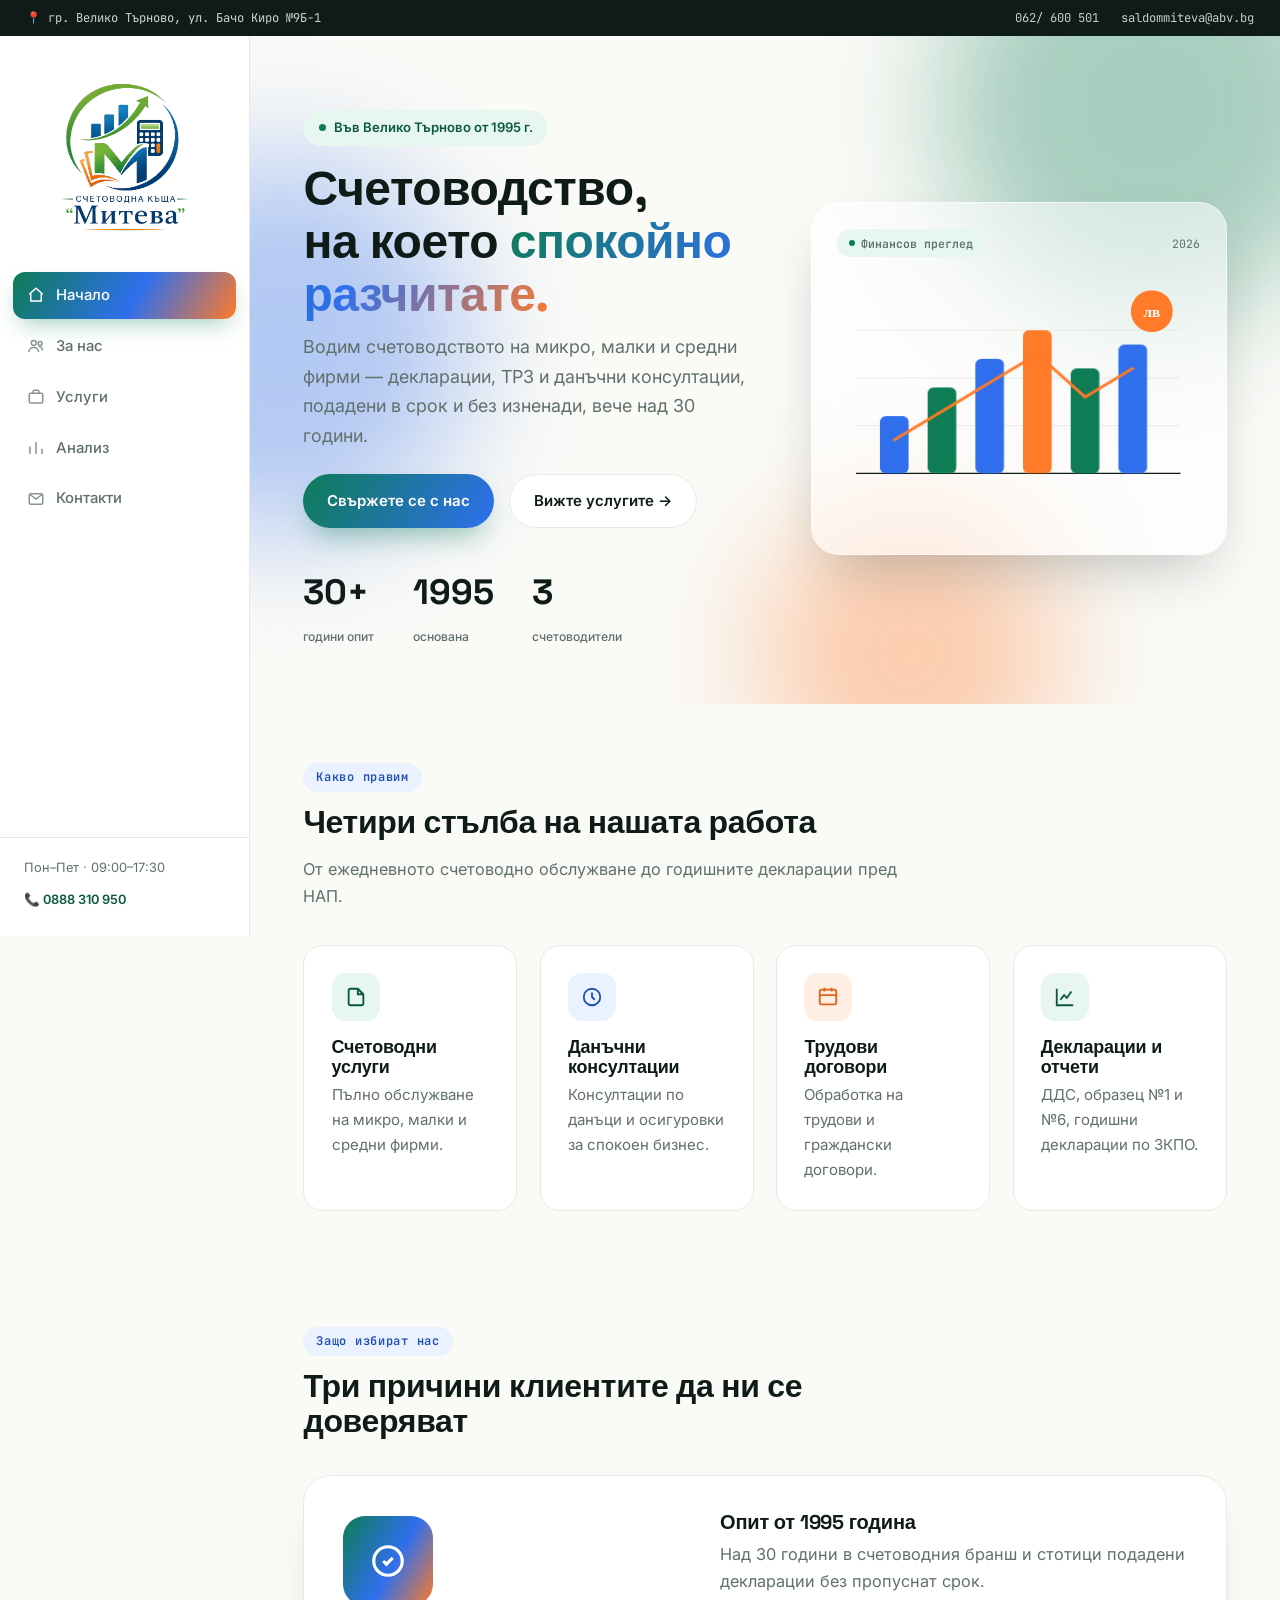
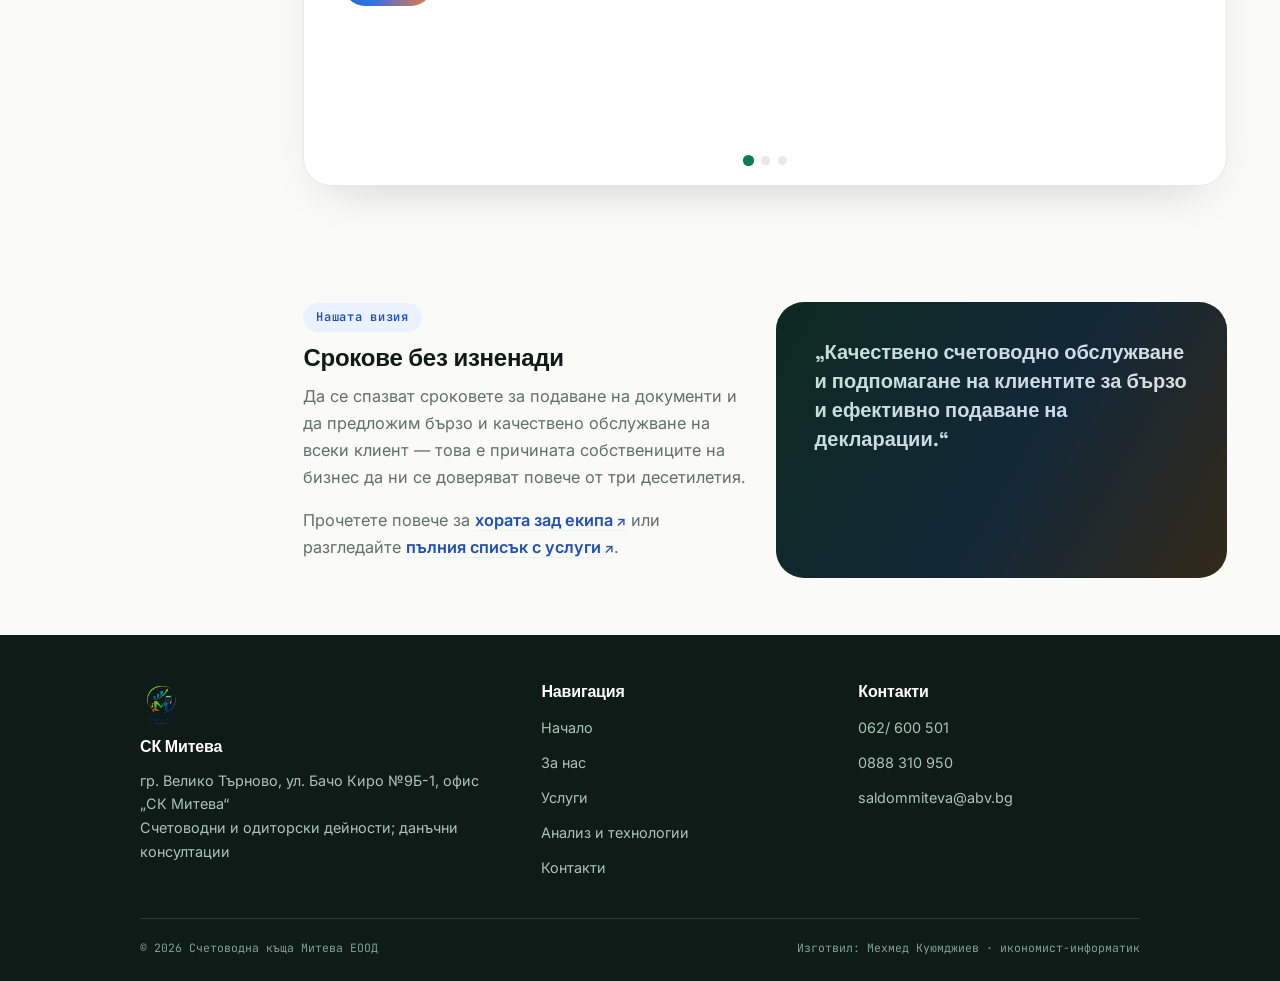
==== index.html @ 2761fa1d "Update logo paths in index.html" ====
<!DOCTYPE html>
<html lang="bg">
<head>
<meta charset="UTF-8">
<meta name="viewport" content="width=device-width, initial-scale=1.0">
<title>Счетоводна къща Митева — Счетоводни услуги във Велико Търново</title>
<meta name="description" content="ССП „Счетоводна къща Митева“ ЕООД — счетоводно обслужване, ТРЗ, ДДС декларации и данъчни консултации за фирми във Велико Търново. Опит от 1995 година.">
<meta name="keywords" content="счетоводна къща Велико Търново, счетоводни услуги, ТРЗ, ДДС декларации, данъчни консултации, счетоводител Велико Търново, СК Митева">
<meta name="robots" content="index, follow">
<meta name="author" content="ССП „Счетоводна къща Митева“ ЕООД">
<link rel="canonical" href="https://saldommiteva.github.io/site.github.io/">
<meta property="og:type" content="website">
<meta property="og:site_name" content="Счетоводна къща Митева">
<meta property="og:title" content="Счетоводна къща Митева — счетоводни услуги във Велико Търново">
<meta property="og:description" content="Счетоводно обслужване, ТРЗ и данъчни консултации за фирми във Велико Търново. Опит от 1995 година.">
<meta property="og:image" content="https://www.skmiteva.bg/logo.svg">
<meta property="og:url" content="https://www.skmiteva.bg/index.html">
<meta property="og:locale" content="bg_BG">
<meta name="twitter:card" content="summary_large_image">
<meta name="twitter:title" content="Счетоводна къща Митева — Велико Търново">
<meta name="twitter:description" content="Счетоводно обслужване, ТРЗ и данъчни консултации от 1995 година насам.">
<link rel="icon" type="image/svg+xml" href="logo.svg">
<link rel="preconnect" href="https://fonts.googleapis.com">
<link rel="preconnect" href="https://fonts.gstatic.com" crossorigin>
<link href="https://fonts.googleapis.com/css2?family=Space+Grotesk:wght@500;600;700&family=Inter:wght@400;500;600;700&family=JetBrains+Mono:wght@400;500;600&display=swap" rel="stylesheet">
<link rel="stylesheet" href="style.css">
<script type="application/ld+json">
{
  "@context": "https://schema.org",
  "@type": "AccountingService",
  "name": "ССП „Счетоводна къща Митева“ ЕООД",
  "image": "https://www.skmiteva.bg/logo.svg",
  "url": "https://www.skmiteva.bg/",
  "telephone": "+359888310950",
  "email": "saldommiteva@abv.bg",
  "priceRange": "$$",
  "address": {
    "@type": "PostalAddress",
    "streetAddress": "ул. Бачо Киро №9Б-1",
    "addressLocality": "Велико Търново",
    "addressCountry": "BG"
  },
  "areaServed": "Велико Търново",
  "foundingDate": "1995",
  "openingHoursSpecification": {
    "@type": "OpeningHoursSpecification",
    "dayOfWeek": ["Monday","Tuesday","Wednesday","Thursday","Friday"],
    "opens": "09:00",
    "closes": "17:30"
  }
}
</script>
</head>
<body>

<div class="top-banner">
  <div class="tb-left"><span>📍 гр. Велико Търново, ул. Бачо Киро №9Б-1</span></div>
  <div class="tb-right">
    <a href="tel:062600501">062/ 600 501</a>
    <a href="mailto:saldommiteva@abv.bg">saldommiteva@abv.bg</a>
  </div>
</div>

<div class="page-wrap">

  <aside class="sidebar">
    <div class="logo-real"><img src="logo.svg" alt="Лого на ССП Счетоводна къща Митева ЕООД" width="170" height="170"></div>
    <ul class="nav-menu">
      <li><a href="index.html"><svg width="18" height="18" viewBox="0 0 24 24" fill="none" stroke="currentColor" stroke-width="2"><path d="M3 11l9-8 9 8"/><path d="M5 10v10h14V10"/></svg><span class="label">Начало</span></a></li>
      <li><a href="about.html"><svg width="18" height="18" viewBox="0 0 24 24" fill="none" stroke="currentColor" stroke-width="2"><circle cx="9" cy="8" r="3.2"/><path d="M2.5 20c0-3.6 3-6 6.5-6s6.5 2.4 6.5 6"/><circle cx="17.5" cy="8.5" r="2.6"/><path d="M15.5 12.5c2.9.2 5 2.3 5 5.5"/></svg><span class="label">За нас</span></a></li>
      <li><a href="services.html"><svg width="18" height="18" viewBox="0 0 24 24" fill="none" stroke="currentColor" stroke-width="2"><rect x="3" y="7" width="18" height="13" rx="2"/><path d="M8 7V5a2 2 0 0 1 2-2h4a2 2 0 0 1 2 2v2"/></svg><span class="label">Услуги</span></a></li>
      <li><a href="analysis.html"><svg width="18" height="18" viewBox="0 0 24 24" fill="none" stroke="currentColor" stroke-width="2"><path d="M4 20V10M12 20V4M20 20v-7"/></svg><span class="label">Анализ</span></a></li>
      <li><a href="contacts.html"><svg width="18" height="18" viewBox="0 0 24 24" fill="none" stroke="currentColor" stroke-width="2"><rect x="3" y="5" width="18" height="14" rx="2"/><path d="m4 6 8 6 8-6"/></svg><span class="label">Контакти</span></a></li>
    </ul>
    <div class="sidebar-foot">Пон–Пет · 09:00–17:30<a class="call-btn" href="tel:0888310950">📞 0888 310 950</a></div>
  </aside>

  <main class="main">

    <section class="hero">
      <div class="blob-field"><div class="blob b1"></div><div class="blob b2"></div><div class="blob b3"></div></div>
      <div class="container hero-grid">
        <div>
          <span class="badge reveal in-view"><span class="dot"></span>Във Велико Търново от 1995 г.</span>
          <h1 class="reveal in-view" style="transition-delay:.05s">Счетоводство,<br>на което <span class="grad-text">спокойно разчитате.</span></h1>
          <p class="lede reveal in-view" style="transition-delay:.12s">
            Водим счетоводството на микро, малки и средни фирми — декларации,
            ТРЗ и данъчни консултации, подадени в срок и без изненади, вече
            над 30 години.
          </p>
          <div class="btn-row reveal in-view" style="transition-delay:.2s">
            <a href="contacts.html" class="btn btn-primary">Свържете се с нас</a>
            <a href="services.html" class="btn btn-outline">Вижте услугите →</a>
          </div>

          <div class="stat-strip reveal in-view" style="transition-delay:.28s">
            <div class="stat"><span class="n" data-count="30" data-suffix="+">0</span><span class="l">години опит</span></div>
            <div class="stat"><span class="n" data-count="1995">0</span><span class="l">основана</span></div>
            <div class="stat"><span class="n" data-count="3">0</span><span class="l">счетоводители</span></div>
          </div>
        </div>

        <div class="reveal in-view" style="transition-delay:.15s;">
          <div class="dash-card">
            <div class="dash-head">
              <span class="dash-pill"><span class="dot"></span>Финансов преглед</span>
              <span>2026</span>
            </div>
            <svg viewBox="0 0 380 260" width="100%" xmlns="http://www.w3.org/2000/svg">
              <g stroke="#E7E9E4" stroke-width="1">
                <line x1="20" y1="60" x2="360" y2="60"/>
                <line x1="20" y1="110" x2="360" y2="110"/>
                <line x1="20" y1="160" x2="360" y2="160"/>
              </g>
              <line x1="20" y1="210" x2="360" y2="210" stroke="#0E1B17" stroke-width="1.4"/>
              <rect class="chart-bar" x="45"  y="150" width="30" height="60"  rx="6" fill="#2F6FED" style="animation-delay:.15s"/>
              <rect class="chart-bar" x="95"  y="120" width="30" height="90"  rx="6" fill="#0E7C55" style="animation-delay:.3s"/>
              <rect class="chart-bar" x="145" y="90"  width="30" height="120" rx="6" fill="#2F6FED" style="animation-delay:.45s"/>
              <rect class="chart-bar" x="195" y="60"  width="30" height="150" rx="6" fill="#FF7A29" style="animation-delay:.6s"/>
              <rect class="chart-bar" x="245" y="100" width="30" height="110" rx="6" fill="#0E7C55" style="animation-delay:.75s"/>
              <rect class="chart-bar" x="295" y="75"  width="30" height="135" rx="6" fill="#2F6FED" style="animation-delay:.9s"/>
              <path class="chart-line" d="M60 175 L110 145 L160 115 L210 85 L260 130 L310 100" fill="none" stroke="#FF7A29" stroke-width="3" stroke-linecap="round"/>
              <g class="float-badge" transform="translate(330,40)">
                <circle r="22" fill="#FF7A29"/>
                <text x="0" y="6" text-anchor="middle" font-family="Space Grotesk" font-weight="700" font-size="16" fill="#fff">лв</text>
              </g>
            </svg>
          </div>
        </div>
      </div>
    </section>

    <section>
      <div class="container">
        <div class="section-head reveal">
          <span class="eyebrow-tag">Какво правим</span>
          <h2>Четири стълба на нашата работа</h2>
          <p>От ежедневното счетоводно обслужване до годишните декларации пред НАП.</p>
        </div>
        <div class="grid grid-4">
          <div class="card reveal">
            <div class="icon-wrap"><svg width="22" height="22" viewBox="0 0 24 24" fill="none" stroke="currentColor" stroke-width="2"><path d="M4 19V5a2 2 0 0 1 2-2h8l6 6v10a2 2 0 0 1-2 2H6a2 2 0 0 1-2-2Z"/><path d="M14 3v6h6"/></svg></div>
            <h3>Счетоводни услуги</h3>
            <p>Пълно обслужване на микро, малки и средни фирми.</p>
          </div>
          <div class="card accent-blue reveal" style="transition-delay:.05s">
            <div class="icon-wrap"><svg width="22" height="22" viewBox="0 0 24 24" fill="none" stroke="currentColor" stroke-width="2"><circle cx="12" cy="12" r="9"/><path d="M12 7v5l3 3"/></svg></div>
            <h3>Данъчни консултации</h3>
            <p>Консултации по данъци и осигуровки за спокоен бизнес.</p>
          </div>
          <div class="card accent-orange reveal" style="transition-delay:.1s">
            <div class="icon-wrap"><svg width="22" height="22" viewBox="0 0 24 24" fill="none" stroke="currentColor" stroke-width="2"><rect x="3" y="4" width="18" height="16" rx="2"/><path d="M8 2v4M16 2v4M3 10h18"/></svg></div>
            <h3>Трудови договори</h3>
            <p>Обработка на трудови и граждански договори.</p>
          </div>
          <div class="card reveal" style="transition-delay:.15s">
            <div class="icon-wrap"><svg width="22" height="22" viewBox="0 0 24 24" fill="none" stroke="currentColor" stroke-width="2"><path d="M3 3v18h18"/><path d="M7 15l4-5 3 3 5-7"/></svg></div>
            <h3>Декларации и отчети</h3>
            <p>ДДС, образец №1 и №6, годишни декларации по ЗКПО.</p>
          </div>
        </div>
      </div>
    </section>

    <!-- СЛАЙДШОУ: защо клиентите ни се доверяват -->
    <section>
      <div class="container">
        <div class="section-head reveal">
          <span class="eyebrow-tag">Защо избират нас</span>
          <h2>Три причини клиентите да ни се доверяват</h2>
        </div>
        <div class="carousel reveal">
          <div class="carousel-track">
            <div class="slide active">
              <div class="s-icon"><svg width="38" height="38" viewBox="0 0 24 24" fill="none" stroke="#fff" stroke-width="2"><circle cx="12" cy="12" r="9"/><path d="m9 12 2 2 4-4"/></svg></div>
              <div>
                <h3>Опит от 1995 година</h3>
                <p>Над 30 години в счетоводния бранш и стотици подадени декларации без пропуснат срок.</p>
              </div>
            </div>
            <div class="slide">
              <div class="s-icon"><svg width="38" height="38" viewBox="0 0 24 24" fill="none" stroke="#fff" stroke-width="2"><rect x="3" y="5" width="18" height="14" rx="2"/><path d="m4 6 8 6 8-6"/></svg></div>
              <div>
                <h3>Пряка връзка с институциите</h3>
                <p>Работим с квалифициран електронен подпис (КЕП) и поддържаме постоянна връзка с НАП, НОИ и банките.</p>
              </div>
            </div>
            <div class="slide">
              <div class="s-icon"><svg width="38" height="38" viewBox="0 0 24 24" fill="none" stroke="#fff" stroke-width="2"><path d="M12 3v18M3 12h18"/></svg></div>
              <div>
                <h3>Личен подход</h3>
                <p>Малък и стабилен екип от трима специалисти, който познава бизнеса на всеки свой клиент.</p>
              </div>
            </div>
          </div>
          <div class="carousel-dots">
            <button class="active" aria-label="Слайд 1"></button>
            <button aria-label="Слайд 2"></button>
            <button aria-label="Слайд 3"></button>
          </div>
        </div>
      </div>
    </section>

    <section>
      <div class="container">
        <div class="grid grid-2">
          <div class="reveal">
            <span class="eyebrow-tag">Нашата визия</span>
            <h2>Срокове без изненади</h2>
            <p>Да се спазват сроковете за подаване на документи и да
               предложим бързо и качествено обслужване на всеки клиент —
               това е причината собствениците на бизнес да ни се доверяват
               повече от три десетилетия.</p>
            <p>Прочетете повече за <a href="about.html" class="ext-link" style="border-color:var(--green-soft);">хората зад екипа</a>
               или разгледайте <a href="services.html" class="ext-link" style="border-color:var(--green-soft);">пълния списък с услуги</a>.</p>
          </div>
          <div class="quote-box reveal" style="transition-delay:.1s">
            <span>„Качествено счетоводно обслужване и подпомагане на клиентите
            за бързо и ефективно подаване на декларации.“</span>
          </div>
        </div>
      </div>
    </section>

  </main>
</div>

<footer class="bottom-banner">
  <div class="footer-grid">
    <div>
      <img src="logo.svg" alt="Лого СК Митева" class="footer-logo">
      <h4>СК Митева</h4>
      <p>гр. Велико Търново, ул. Бачо Киро №9Б-1, офис „СК Митева“<br>
         Счетоводни и одиторски дейности; данъчни консултации</p>
    </div>
    <div>
      <h4>Навигация</h4>
      <ul>
        <li><a href="index.html">Начало</a></li>
        <li><a href="about.html">За нас</a></li>
        <li><a href="services.html">Услуги</a></li>
        <li><a href="analysis.html">Анализ и технологии</a></li>
        <li><a href="contacts.html">Контакти</a></li>
      </ul>
    </div>
    <div>
      <h4>Контакти</h4>
      <ul>
        <li><a href="tel:062600501">062/ 600 501</a></li>
        <li><a href="tel:0888310950">0888 310 950</a></li>
        <li><a href="mailto:saldommiteva@abv.bg">saldommiteva@abv.bg</a></li>
      </ul>
    </div>
  </div>
  <div class="footer-bottom">
    <span>© 2026 Счетоводна къща Митева ЕООД</span>
    <span>Изготвил: Мехмед Куюмджиев · икономист-информатик</span>
  </div>
</footer>

<script src="script.js"></script>
</body>
</html>
---- style.css ----
/* =========================================================
   СЧЕТОВОДНА КЪЩА МИТЕВА — стилове v2
   Съвременен вид: светъл фон, стъклени повърхности,
   градиентни акценти зелено→синьо→оранжево, меки сенки.
   ========================================================= */

:root{
  --green:        #0E7C55;
  --green-dark:   #0A5940;
  --green-soft:   #E7F6EF;
  --blue:         #2F6FED;
  --blue-dark:    #1E4FB8;
  --blue-soft:    #EAF1FF;
  --orange:       #FF7A29;
  --orange-dark:  #E0611A;
  --orange-soft:  #FFEEE1;
  --red-soft:     #FBEAEA;
  --red:          #C94848;

  --bg:           #FAFAF7;
  --surface:      #FFFFFF;
  --ink:          #0E1B17;
  --ink-soft:     #60706B;
  --line:         #E7E9E4;
  --glass:        rgba(255,255,255,.55);

  --grad-main: linear-gradient(120deg, var(--green) 0%, var(--blue) 55%, var(--orange) 100%);

  --font-display: "Space Grotesk", "Segoe UI", sans-serif;
  --font-body: "Inter", "Segoe UI", sans-serif;
  --font-mono: "JetBrains Mono", monospace;

  --radius-sm: 12px;
  --radius: 20px;
  --radius-lg: 28px;
  --sidebar-w: 250px;
  --shadow-soft: 0 20px 50px -25px rgba(14,27,23,.22);
  --shadow-lift: 0 26px 60px -20px rgba(14,27,23,.28);
}

*{box-sizing:border-box;}
html{scroll-behavior:smooth;}
body{
  margin:0;
  font-family:var(--font-body);
  background:var(--bg);
  color:var(--ink);
  line-height:1.65;
  -webkit-font-smoothing:antialiased;
  font-size:16px;
}
img{max-width:100%;display:block;}
a{color:inherit;text-decoration:none;}
h1,h2,h3,h4{
  font-family:var(--font-display);
  color:var(--ink);
  line-height:1.1;
  letter-spacing:-.01em;
  margin:0 0 .5em;
  font-weight:700;
}
p{margin:0 0 1em;color:var(--ink-soft); font-size:1.02rem;}
.badge{
  display:inline-flex;
  align-items:center;
  gap:.5rem;
  font-weight:600;
  font-size:.82rem;
  color:var(--green-dark);
  background:var(--green-soft);
  padding:.45rem .95rem;
  border-radius:999px;
  margin-bottom:1.1rem;
}
.badge .dot{width:7px;height:7px;border-radius:50%;background:var(--green); box-shadow:0 0 0 4px var(--green-soft);}
.grad-text{
  background:var(--grad-main);
  -webkit-background-clip:text;
  background-clip:text;
  color:transparent;
}
:focus-visible{outline:3px solid var(--orange); outline-offset:2px;}

/* ---------- горен банер ---------- */
.top-banner{
  background:var(--ink);
  color:#C9D6D0;
  font-family:var(--font-mono);
  font-size:.76rem;
  display:flex;
  justify-content:space-between;
  align-items:center;
  padding:.5rem 1.6rem;
  gap:1rem;
  flex-wrap:wrap;
}
.top-banner a{color:#E4EDE9; opacity:.85; transition:opacity .2s, color .2s;}
.top-banner a:hover{color:var(--orange); opacity:1;}
.top-banner .tb-left, .top-banner .tb-right{display:flex; gap:1.4rem; flex-wrap:wrap; align-items:center;}
.top-banner svg{vertical-align:-3px; margin-right:.35rem; opacity:.8;}

/* ---------- обвивка ---------- */
.page-wrap{display:flex; min-height:calc(100vh - 36px); align-items:stretch;}

/* ---------- вертикално меню ---------- */
.sidebar{
  width:var(--sidebar-w);
  flex-shrink:0;
  background:var(--surface);
  border-right:1px solid var(--line);
  display:flex;
  flex-direction:column;
  position:sticky;
  top:0;
  height:100vh;
  padding-top:.4rem;
}
.logo-slot{
  margin:1.5rem 1.3rem 1.2rem;
  padding:1.2rem .9rem;
  border-radius:var(--radius-sm);
  text-align:center;
  background:linear-gradient(var(--surface), var(--surface)) padding-box,
             var(--grad-main) border-box;
  border:2px dashed transparent;
  position:relative;
  color:var(--ink-soft);
  font-size:.7rem;
  letter-spacing:.03em;
}
.logo-slot strong{
  display:block;
  font-family:var(--font-display);
  font-size:1rem;
  color:var(--ink);
  margin-bottom:.3rem;
}
.brand-name{padding:0 1.5rem; margin-bottom:1.2rem;}
.brand-name .b1{
  display:block;
  font-family:var(--font-display);
  font-weight:700;
  font-size:1.12rem;
  color:var(--ink);
}
.brand-name .b2{
  display:block;
  font-family:var(--font-mono);
  font-size:.7rem;
  color:var(--green);
  margin-top:.25rem;
}
.nav-menu{list-style:none; margin:0; padding:0 .8rem; flex-grow:1;}
.nav-menu li{margin-bottom:.25rem;}
.nav-menu a{
  display:flex;
  align-items:center;
  gap:.7rem;
  padding:.7rem .9rem;
  border-radius:12px;
  font-size:.93rem;
  font-weight:500;
  color:var(--ink-soft);
  transition:background .2s, color .2s, transform .2s;
}
.nav-menu a svg{flex-shrink:0; opacity:.75;}
.nav-menu a:hover{background:var(--green-soft); color:var(--green-dark); transform:translateX(2px);}
.nav-menu a:hover svg{opacity:1;}
.nav-menu a.active{
  background:var(--grad-main);
  color:#fff;
  box-shadow:0 10px 24px -8px rgba(14,124,85,.45);
}
.nav-menu a.active svg{opacity:1;}
.sidebar-foot{
  padding:1.2rem 1.5rem 1.6rem;
  border-top:1px solid var(--line);
  font-size:.8rem;
  color:var(--ink-soft);
}
.sidebar-foot .call-btn{
  display:flex; align-items:center; gap:.5rem;
  margin-top:.7rem;
  font-weight:600;
  color:var(--green-dark);
}

/* ---------- основно съдържание ---------- */
.main{flex-grow:1; min-width:0; position:relative; overflow:hidden;}
.container{max-width:1000px; margin:0 auto; padding:0 2.4rem;}

/* ---------- фонови блобове (сигнатура) ---------- */
.blob-field{position:absolute; inset:0; z-index:0; overflow:hidden; pointer-events:none;}
.blob{
  position:absolute;
  border-radius:50%;
  filter:blur(60px);
  opacity:.35;
  animation:drift 16s ease-in-out infinite;
}
.blob.b1{width:420px; height:420px; background:var(--green); top:-140px; right:-80px;}
.blob.b2{width:380px; height:380px; background:var(--blue); top:120px; left:-160px; animation-delay:-4s;}
.blob.b3{width:300px; height:300px; background:var(--orange); bottom:-100px; right:220px; animation-delay:-9s;}
@keyframes drift{
  0%,100%{transform:translate(0,0) scale(1);}
  50%{transform:translate(30px,-25px) scale(1.08);}
}

/* ---------- HERO ---------- */
.hero{position:relative; padding:4.6rem 0 3.5rem; z-index:1;}
.hero-grid{display:grid; grid-template-columns:1.05fr .95fr; gap:3rem; align-items:center;}
.hero h1{font-size:3rem; margin-bottom:.65rem;}
.hero .lede{font-size:1.12rem; max-width:48ch;}
.reveal{opacity:0; transform:translateY(22px); transition:opacity .7s cubic-bezier(.2,.7,.3,1), transform .7s cubic-bezier(.2,.7,.3,1);}
.reveal.in-view{opacity:1; transform:translateY(0);}
.btn-row{display:flex; gap:.9rem; margin-top:1.5rem; flex-wrap:wrap;}
.btn{
  display:inline-flex; align-items:center; gap:.55rem;
  padding:.85rem 1.5rem;
  border-radius:999px;
  font-weight:600; font-size:.94rem;
  transition:transform .18s, box-shadow .18s, background .2s;
}
.btn-primary{
  background:var(--grad-main); background-size:180% 180%;
  color:#fff;
  box-shadow:0 14px 30px -10px rgba(14,124,85,.5);
}
.btn-primary:hover{transform:translateY(-3px); background-position:60% 40%;}
.btn-outline{border:1.5px solid var(--line); color:var(--ink); background:var(--surface);}
.btn-outline:hover{border-color:var(--green); color:var(--green-dark); transform:translateY(-3px);}

.stat-strip{display:flex; gap:2.4rem; margin-top:2.2rem; flex-wrap:wrap;}
.stat .n{font-family:var(--font-display); font-size:2.2rem; font-weight:700; display:block; color:var(--ink);}
.stat .l{font-size:.76rem; color:var(--ink-soft); font-weight:500;}

/* стъклена карта (hero илюстрация) */
.dash-card{
  background:var(--glass);
  backdrop-filter:blur(18px);
  border:1px solid rgba(255,255,255,.6);
  border-radius:var(--radius-lg);
  box-shadow:var(--shadow-lift);
  padding:1.6rem;
  position:relative;
}
.dash-card .dash-head{display:flex; justify-content:space-between; align-items:center; margin-bottom:1rem;}
.dash-card .dash-head span{font-family:var(--font-mono); font-size:.72rem; color:var(--ink-soft);}
.dash-pill{
  display:inline-flex; align-items:center; gap:.4rem;
  background:var(--green-soft); color:var(--green-dark);
  font-size:.72rem; font-weight:600; padding:.3rem .7rem; border-radius:999px;
}
.dash-pill .dot{width:6px;height:6px;border-radius:50%;background:var(--green);}
.float-badge{animation:bob 4.5s ease-in-out infinite;}
@keyframes bob{0%,100%{transform:translateY(0);} 50%{transform:translateY(-10px);}}
.chart-bar{transform-origin:bottom; animation:grow 1.2s cubic-bezier(.2,.7,.3,1) forwards;}
.chart-line{stroke-dasharray:420; stroke-dashoffset:420; animation:draw 1.8s ease forwards .35s;}
@keyframes grow{from{transform:scaleY(0);} to{transform:scaleY(1);}}
@keyframes draw{to{stroke-dashoffset:0;}}

/* ---------- секции ---------- */
section{padding:3.6rem 0; position:relative; z-index:1;}
.section-head{max-width:62ch; margin-bottom:2.2rem;}
.section-head h2{font-size:2rem;}
.eyebrow-tag{
  display:inline-block;
  font-family:var(--font-mono);
  font-size:.75rem;
  font-weight:600;
  letter-spacing:.06em;
  color:var(--blue-dark);
  background:var(--blue-soft);
  padding:.3rem .8rem;
  border-radius:999px;
  margin-bottom:.8rem;
}

/* карти */
.grid{display:grid; gap:1.4rem;}
.grid-2{grid-template-columns:1fr 1fr;}
.grid-3{grid-template-columns:repeat(3,1fr);}
.grid-4{grid-template-columns:repeat(4,1fr);}

.card{
  background:var(--surface);
  border:1px solid var(--line);
  border-radius:var(--radius);
  padding:1.7rem;
  transition:box-shadow .25s, transform .25s, border-color .25s;
}
.card:hover{box-shadow:var(--shadow-soft); transform:translateY(-5px); border-color:transparent;}
.card .icon-wrap{
  width:48px;height:48px;
  border-radius:14px;
  background:var(--green-soft); color:var(--green-dark);
  display:flex;align-items:center;justify-content:center;
  margin-bottom:1rem;
}
.card h3{font-size:1.12rem; margin-bottom:.4rem;}
.card p{font-size:.94rem; margin-bottom:0;}
.card.accent-orange .icon-wrap{background:var(--orange-soft); color:var(--orange-dark);}
.card.accent-blue .icon-wrap{background:var(--blue-soft); color:var(--blue-dark);}

/* екип */
.team-card{
  background:var(--surface);
  border:1px solid var(--line);
  border-radius:var(--radius);
  overflow:hidden;
  display:flex; flex-direction:column;
  transition:box-shadow .25s, transform .25s;
}
.team-card:hover{box-shadow:var(--shadow-soft); transform:translateY(-5px);}
.team-photo{
  aspect-ratio:4/3;
  display:flex;align-items:center;justify-content:center;
  position:relative;
  overflow:hidden;
}
.team-photo.g1{background:linear-gradient(135deg,#DFF3E8,#E7F6EF);}
.team-photo.g2{background:linear-gradient(135deg,#E4EEFC,#EAF1FF);}
.team-photo.g3{background:linear-gradient(135deg,#FFE7D3,#FFEEE1);}
.team-body{padding:1.4rem 1.5rem 1.6rem;}
.team-body .role{
  font-family:var(--font-mono); font-size:.72rem; font-weight:600;
  text-transform:uppercase; letter-spacing:.06em;
  color:var(--orange-dark); margin-bottom:.25rem; display:block;
}
.team-body h3{font-size:1.2rem; margin-bottom:.15rem;}
.team-body .years{color:var(--blue-dark); font-family:var(--font-mono); font-size:.8rem; margin-bottom:.8rem; display:block;}
.team-body ul{margin:0; padding-left:1.1rem; color:var(--ink-soft); font-size:.9rem;}
.team-body li{margin-bottom:.35rem;}

/* org схема */
.org-chart{display:flex; flex-direction:column; align-items:center; margin:2rem 0;}
.org-box{
  background:var(--surface);
  border:1px solid var(--line);
  border-radius:var(--radius-sm);
  padding:.9rem 1.4rem;
  font-family:var(--font-display); font-weight:600; font-size:.92rem;
  text-align:center; box-shadow:var(--shadow-soft);
}
.org-box.top{background:var(--grad-main); color:#fff; border:none;}
.org-line{width:2px; height:32px; background:var(--line);}

/* хронология */
.timeline{border-left:2px solid var(--line); margin-left:.4rem; padding-left:1.7rem;}
.timeline-item{position:relative; padding-bottom:1.7rem;}
.timeline-item::before{
  content:"";
  position:absolute; left:-1.95rem; top:.3rem;
  width:12px;height:12px;border-radius:50%;
  background:var(--grad-main);
  box-shadow:0 0 0 4px var(--bg);
}
.timeline-item .yr{font-family:var(--font-mono); color:var(--blue-dark); font-weight:600; font-size:.83rem;}

/* таблици */
table.data{width:100%; border-collapse:collapse; background:var(--surface); border:1px solid var(--line); border-radius:var(--radius); overflow:hidden; box-shadow:var(--shadow-soft);}
table.data th, table.data td{padding:.95rem 1.1rem; border-bottom:1px solid var(--line); text-align:left; font-size:.93rem;}
table.data th{background:var(--ink); color:#fff; font-family:var(--font-mono); font-size:.74rem; text-transform:uppercase; letter-spacing:.05em; font-weight:600;}
table.data tr:last-child td{border-bottom:none;}
table.data tr:hover td{background:var(--green-soft);}

/* SWOT / PEST */
.matrix{display:grid; grid-template-columns:1fr 1fr; gap:1.3rem;}
.matrix .box{border-radius:var(--radius); padding:1.6rem; border:1px solid var(--line);}
.matrix .box h3{font-size:1.08rem; margin-bottom:.8rem;}
.matrix .box ul{margin:0; padding-left:1.2rem; color:var(--ink-soft);}
.matrix .box li{margin-bottom:.45rem;}
.box.s{background:var(--green-soft);}
.box.w{background:var(--orange-soft);}
.box.o{background:var(--blue-soft);}
.box.t{background:var(--red-soft);}

/* факти */
.fact-list{list-style:none; margin:0; padding:0;}
.fact-list li{display:flex; justify-content:space-between; gap:1rem; padding:.8rem 0; border-bottom:1px solid var(--line); font-size:.95rem;}
.fact-list li span:first-child{color:var(--ink-soft);}
.fact-list li span:last-child{font-weight:600; color:var(--ink); text-align:right;}

/* цитат */
.quote-box{
  background:var(--ink);
  color:#E6F0EA;
  border-radius:var(--radius-lg);
  padding:2.3rem 2.4rem;
  font-family:var(--font-display);
  font-size:1.25rem;
  font-weight:600;
  line-height:1.45;
  position:relative;
  overflow:hidden;
}
.quote-box::after{content:""; position:absolute; inset:0; background:var(--grad-main); opacity:.15;}
.quote-box span{position:relative;}

/* форма за контакт */
.contact-form{display:grid; gap:1.1rem; background:var(--surface); border:1px solid var(--line); border-radius:var(--radius); padding:2rem; box-shadow:var(--shadow-soft);}
.contact-form label{font-size:.83rem; font-weight:600; color:var(--ink); display:block; margin-bottom:.4rem;}
.contact-form input, .contact-form textarea{
  width:100%; padding:.8rem .9rem;
  border:1px solid var(--line); border-radius:12px;
  font-family:var(--font-body); font-size:.94rem; background:var(--bg);
  transition:border-color .2s, background .2s;
}
.contact-form input:focus, .contact-form textarea:focus{border-color:var(--green); outline:none; background:#fff;}
.map-frame{border:1px solid var(--line); border-radius:var(--radius); overflow:hidden; height:320px; box-shadow:var(--shadow-soft);}
.map-frame iframe{width:100%; height:100%; border:0;}

.price-note{font-size:.86rem; color:var(--ink-soft); background:var(--blue-soft); padding:1rem 1.2rem; border-radius:14px; margin-top:1.1rem;}

/* ---------- долен банер ---------- */
.bottom-banner{background:var(--ink); color:#CFE0D8; padding:3rem 2.4rem 1.5rem; position:relative; z-index:1;}
.footer-grid{max-width:1000px; margin:0 auto; display:grid; grid-template-columns:1.3fr 1fr 1fr; gap:2.2rem; padding-bottom:1.8rem; border-bottom:1px solid rgba(255,255,255,.12);}
.footer-grid h4{color:#fff; font-size:1rem; margin-bottom:.8rem; font-family:var(--font-display);}
.footer-grid p, .footer-grid a{color:#A9C4B7; font-size:.9rem;}
.footer-grid ul{list-style:none; margin:0; padding:0;}
.footer-grid li{margin-bottom:.55rem;}
.footer-grid a:hover{color:var(--orange);}
.footer-bottom{max-width:1000px; margin:0 auto; display:flex; justify-content:space-between; flex-wrap:wrap; gap:.5rem; padding-top:1.2rem; font-family:var(--font-mono); font-size:.72rem; color:#7FA091;}

/* ---------- реално лого ---------- */
.logo-real{
  margin:1.4rem 1.3rem 1.1rem;
  display:flex; align-items:center; justify-content:center;
  padding:.6rem;
}
.logo-real img{
  width:100%; max-width:170px; height:auto; object-fit:contain;
}
.footer-logo{width:44px; height:44px; object-fit:contain; margin-bottom:.7rem;}

/* ---------- снимки/илюстрации: ефекти ---------- */
.img-frame{
  border-radius:var(--radius);
  overflow:hidden;
  border:1px solid var(--line);
  box-shadow:var(--shadow-soft);
  position:relative;
}
.img-frame img, .img-frame svg{
  width:100%; height:100%; display:block; object-fit:cover;
  filter:grayscale(35%) saturate(1.05);
  transition:filter .5s ease, transform .6s ease;
}
.img-frame:hover img, .img-frame:hover svg{
  filter:grayscale(0%) saturate(1.15);
  transform:scale(1.04);
}
.img-frame .cap{
  position:absolute; left:0; right:0; bottom:0;
  background:linear-gradient(0deg, rgba(14,27,23,.78), transparent);
  color:#fff; padding:1.6rem 1.1rem .8rem;
  font-size:.82rem; font-weight:500;
}

/* ---------- параграф с картинка (редуващи се) ---------- */
.float-block{
  display:grid;
  grid-template-columns:.9fr 1.1fr;
  gap:2.4rem;
  align-items:center;
  margin-bottom:2.4rem;
}
.float-block.reverse{grid-template-columns:1.1fr .9fr;}
.float-block.reverse .float-media{order:2;}
.float-block.reverse .float-text{order:1;}
.float-media .img-frame{aspect-ratio:4/3;}

/* ---------- колонен текст ---------- */
.cols-text{
  column-count:2;
  column-gap:2.4rem;
  font-size:.98rem;
  color:var(--ink-soft);
}
.cols-text p{margin-bottom:1em;}
.drop-cap:first-letter{
  font-family:var(--font-display);
  font-size:3.4rem;
  font-weight:700;
  float:left;
  line-height:.85;
  padding:.05em .12em 0 0;
  color:var(--green-dark);
}

/* ---------- pull quote ---------- */
.pull-quote{
  border-left:4px solid var(--orange);
  padding:.3rem 0 .3rem 1.3rem;
  font-family:var(--font-display);
  font-size:1.15rem;
  font-weight:600;
  color:var(--ink);
  margin:1.6rem 0;
}

/* ---------- галерия ---------- */
.gallery{
  display:grid;
  grid-template-columns:repeat(4, 1fr);
  grid-auto-rows:130px;
  gap:.9rem;
}
.gallery .g-item{grid-column:span 1; grid-row:span 1;}
.gallery .g-item.wide{grid-column:span 2;}
.gallery .g-item.tall{grid-row:span 2;}
.gallery .img-frame{width:100%; height:100%;}

/* ---------- слайдшоу ---------- */
.carousel{
  position:relative;
  border-radius:var(--radius-lg);
  overflow:hidden;
  background:var(--surface);
  border:1px solid var(--line);
  box-shadow:var(--shadow-soft);
}
.carousel-track{position:relative; min-height:280px;}
.slide{
  position:absolute; inset:0;
  display:grid;
  grid-template-columns:.85fr 1.15fr;
  align-items:center;
  gap:2rem;
  padding:2.2rem 2.4rem;
  opacity:0;
  visibility:hidden;
  transition:opacity .6s ease;
}
.slide.active{opacity:1; visibility:visible; position:relative;}
.slide .s-icon{
  width:90px; height:90px; border-radius:22px;
  display:flex; align-items:center; justify-content:center;
  background:var(--grad-main);
  color:#fff;
}
.slide h3{font-size:1.25rem; margin-bottom:.5rem;}
.carousel-dots{
  display:flex; gap:.5rem; justify-content:center;
  padding:0 0 1.3rem;
}
.carousel-dots button{
  width:9px; height:9px; border-radius:50%;
  border:none; background:var(--line); cursor:pointer; padding:0;
  transition:background .2s, transform .2s;
}
.carousel-dots button.active{background:var(--green); transform:scale(1.25);}

/* ---------- източници ---------- */
.sources{
  font-size:.78rem;
  color:var(--ink-soft);
  background:var(--surface);
  border:1px dashed var(--line);
  border-radius:var(--radius-sm);
  padding:1rem 1.2rem;
  margin-top:.5rem;
}
.sources strong{color:var(--ink); display:block; margin-bottom:.35rem; font-size:.8rem;}
.sources ul{margin:0; padding-left:1.1rem;}
.sources li{margin-bottom:.25rem;}

/* ---------- external link ---------- */
.ext-link{
  color:var(--blue-dark);
  font-weight:600;
  border-bottom:1.5px solid var(--blue-soft);
  transition:border-color .2s, color .2s;
}
.ext-link:hover{border-color:var(--blue-dark);}
.ext-link::after{content:" ↗"; font-size:.8em;}

/* адаптивност */
@media (max-width: 900px){
  .hero-grid, .grid-2{grid-template-columns:1fr;}
  .grid-3, .grid-4{grid-template-columns:repeat(2,1fr);}
  .matrix{grid-template-columns:1fr;}
  .footer-grid{grid-template-columns:1fr;}
  .hero h1{font-size:2.3rem;}
  .float-block, .float-block.reverse{grid-template-columns:1fr;}
  .float-block.reverse .float-media, .float-block.reverse .float-text{order:initial;}
  .cols-text{column-count:1;}
  .gallery{grid-template-columns:repeat(2,1fr);}
  .slide{grid-template-columns:1fr; text-align:center;}
  .slide .s-icon{margin:0 auto;}
}
@media (max-width: 720px){
  .page-wrap{flex-direction:column;}
  .sidebar{width:100%; height:auto; position:relative; flex-direction:row; flex-wrap:wrap; align-items:center; padding:.7rem 1rem; gap:.4rem;}
  .logo-slot, .brand-name{display:none;}
  .nav-menu{display:flex; padding:0; gap:.3rem; overflow-x:auto;}
  .nav-menu li{margin:0;}
  .nav-menu a span.label{display:none;}
  .sidebar-foot{display:none;}
  .grid-3, .grid-4{grid-template-columns:1fr 1fr;}
  .container{padding:0 1.3rem;}
}
@media (prefers-reduced-motion: reduce){
  *{animation-duration:.001ms !important; animation-iteration-count:1 !important; transition-duration:.001ms !important;}
}
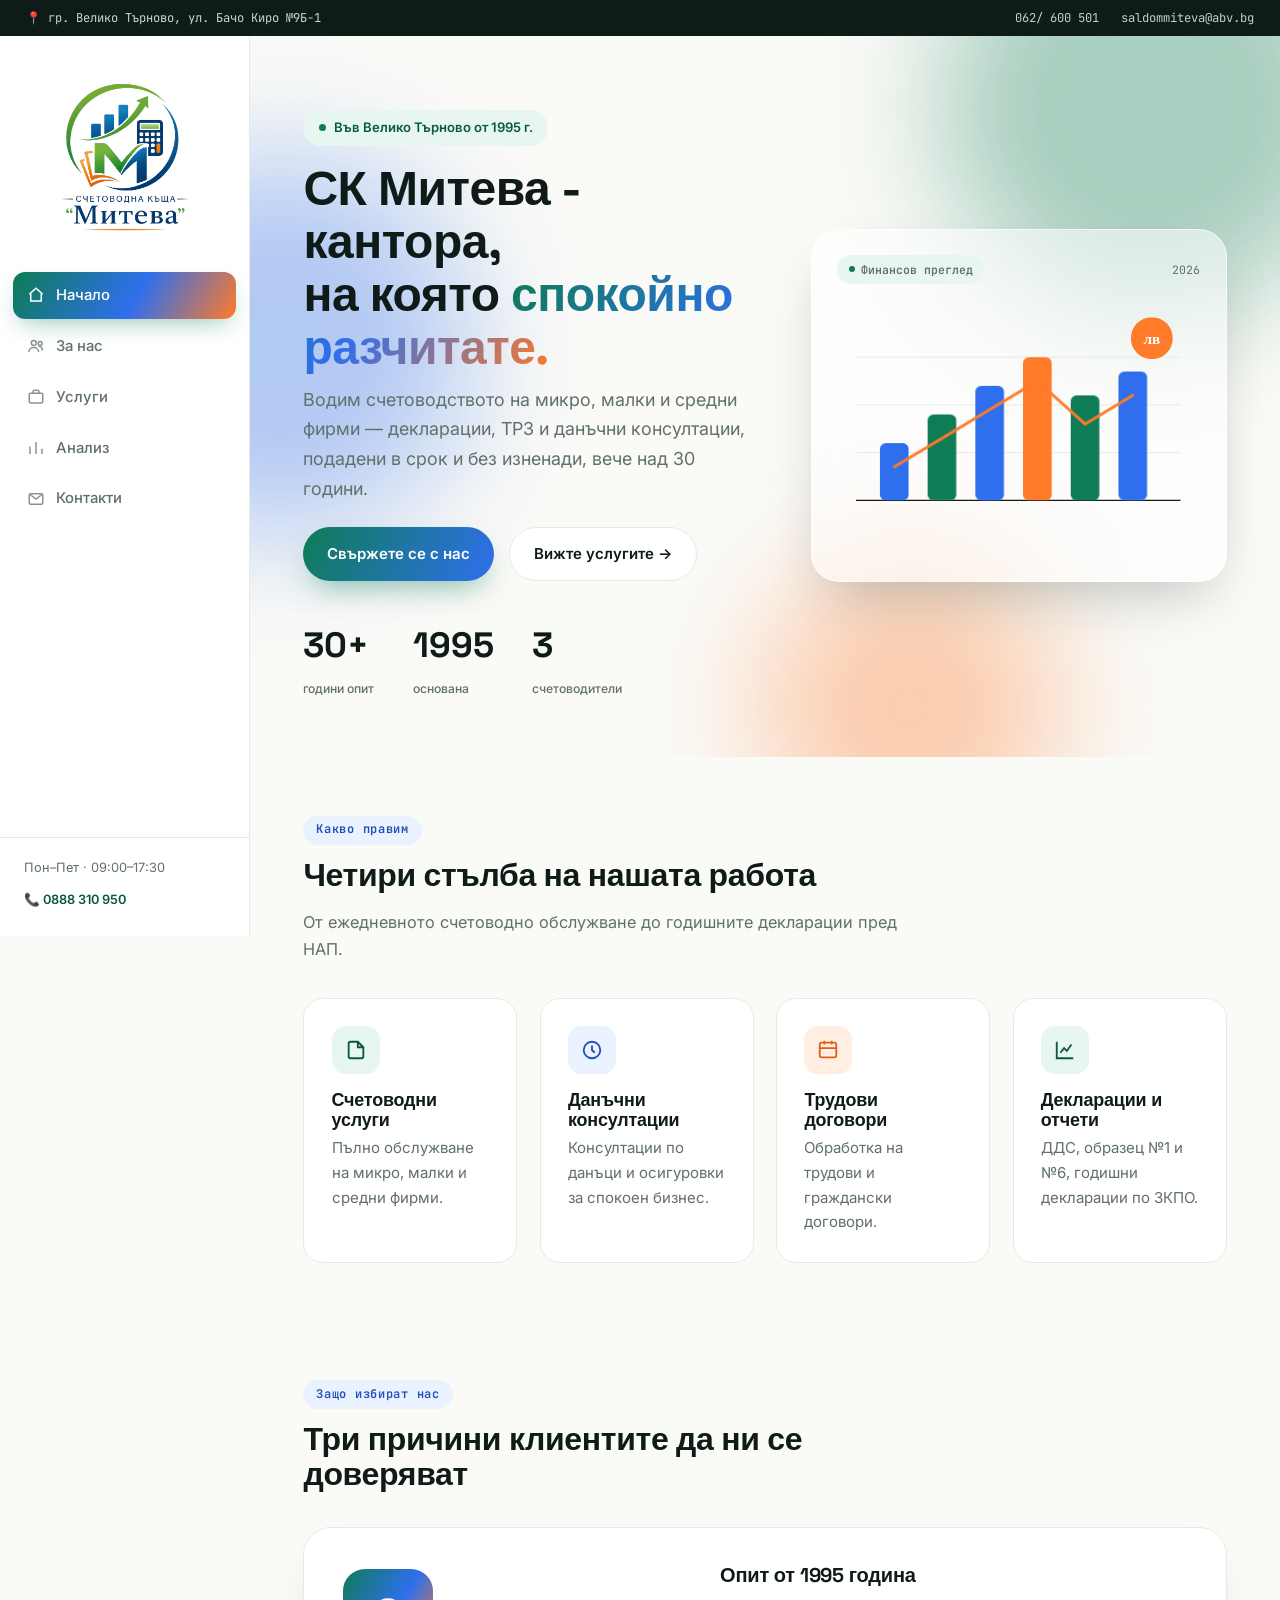
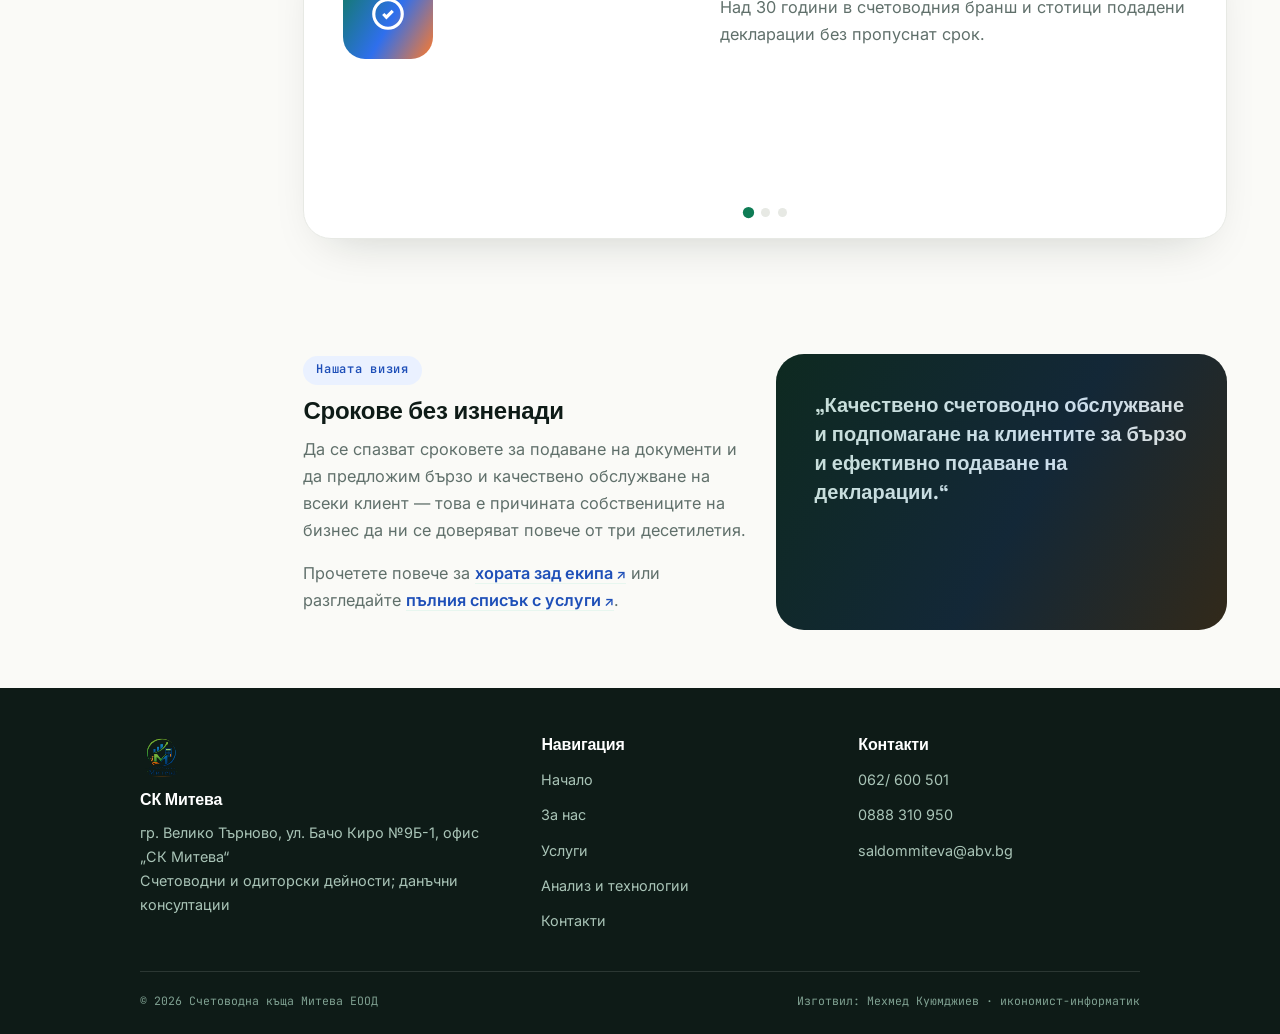
==== commit 5728213c: "Update header text for accounting firm" ====
--- a/index.html
+++ b/index.html
@@ -3,7 +3,18 @@
 <head>
 <meta charset="UTF-8">
 <meta name="viewport" content="width=device-width, initial-scale=1.0">
-<title>Счетоводна къща Митева — Счетоводни услуги във Велико Търново</title>
+    <meta name="description" content="СК Митева – счетоводни услуги, счетоводство, ТРЗ, данъчни консултации и фирмено обслужване.">
+    <meta property="og:site_name" content="СК Митева">
+    <script type="application/ld+json">
+{
+  "@context":"https://schema.org",
+  "@type":"WebSite",
+  "name":"СК Митева",
+  "alternateName":"Счетоводна къща Митева",
+  "url":"https://saldommiteva.github.io/site.github.io/"
+}
+</script>
+<title>СК Митева - Счетоводна къща Митева - Счетоводни услуги във Велико Търново</title>
 <meta name="description" content="ССП „Счетоводна къща Митева“ ЕООД — счетоводно обслужване, ТРЗ, ДДС декларации и данъчни консултации за фирми във Велико Търново. Опит от 1995 година.">
 <meta name="keywords" content="счетоводна къща Велико Търново, счетоводни услуги, ТРЗ, ДДС декларации, данъчни консултации, счетоводител Велико Търново, СК Митева">
 <meta name="robots" content="index, follow">
@@ -23,7 +34,8 @@
 <link rel="preconnect" href="https://fonts.googleapis.com">
 <link rel="preconnect" href="https://fonts.gstatic.com" crossorigin>
 <link href="https://fonts.googleapis.com/css2?family=Space+Grotesk:wght@500;600;700&family=Inter:wght@400;500;600;700&family=JetBrains+Mono:wght@400;500;600&display=swap" rel="stylesheet">
-<link rel="stylesheet" href="style.css">
+    <meta name="google-site-verification" content="7vGODNEP3AbfoVLkbZOb1GnLvWnqW9hmbNJOXIMmoz8" />
+  <link rel="stylesheet" href="style.css">
 <script type="application/ld+json">
 {
   "@context": "https://schema.org",
@@ -82,7 +94,7 @@
       <div class="container hero-grid">
         <div>
           <span class="badge reveal in-view"><span class="dot"></span>Във Велико Търново от 1995 г.</span>
-          <h1 class="reveal in-view" style="transition-delay:.05s">Счетоводство,<br>на което <span class="grad-text">спокойно разчитате.</span></h1>
+          <h1 class="reveal in-view" style="transition-delay:.05s"> СК Митева - кантора,<br>на която <span class="grad-text">спокойно разчитате.</span></h1>
           <p class="lede reveal in-view" style="transition-delay:.12s">
             Водим счетоводството на микро, малки и средни фирми — декларации,
             ТРЗ и данъчни консултации, подадени в срок и без изненади, вече
@@ -255,7 +267,7 @@
   </div>
   <div class="footer-bottom">
     <span>© 2026 Счетоводна къща Митева ЕООД</span>
-    <span>Изготвил: Мехмед Куюмджиев · икономист-информатик</span>
+     <span>  <a href="https://sites.google.com/view/kuyumdzhiev-designs-eu/%D0%B7%D0%B0-%D0%BC%D0%B5%D0%BD?authuser=0">Изготвил: Мехмед Куюмджиев · икономист-информатик</a></span>
   </div>
 </footer>
 
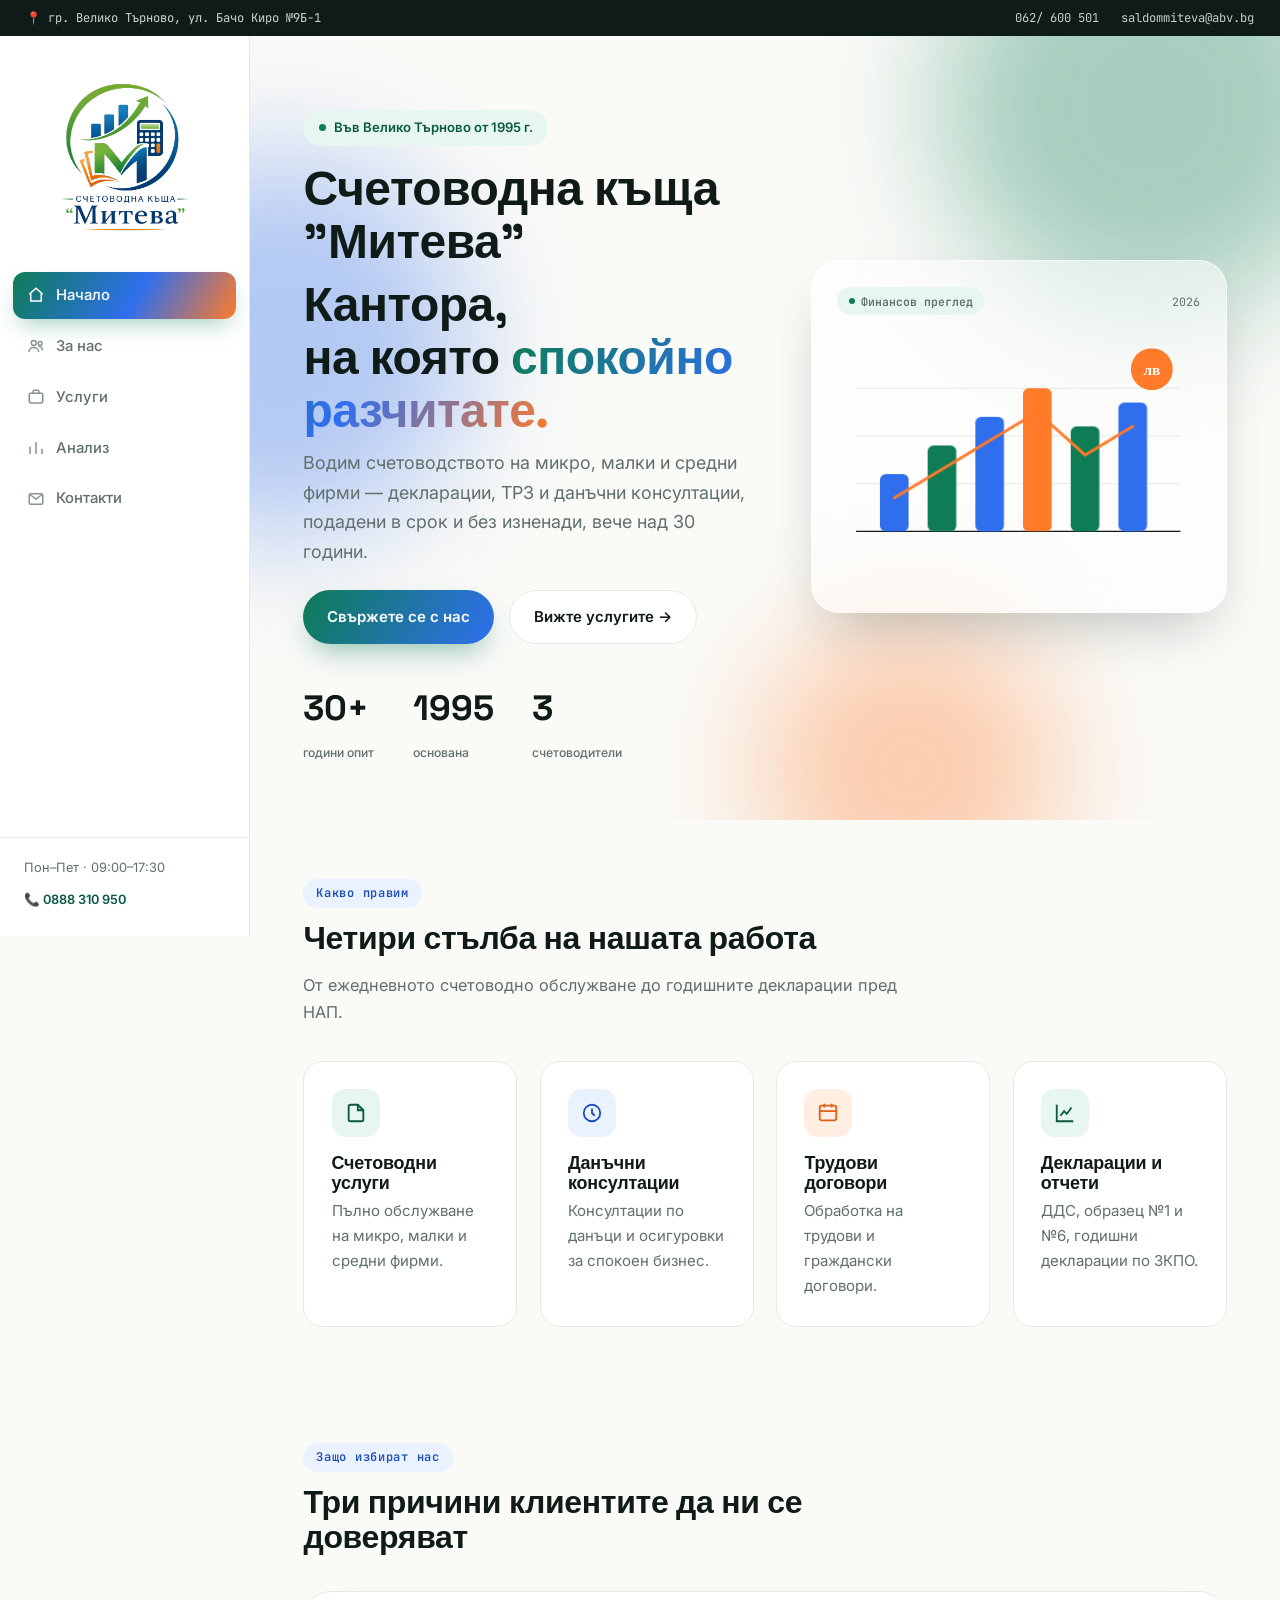
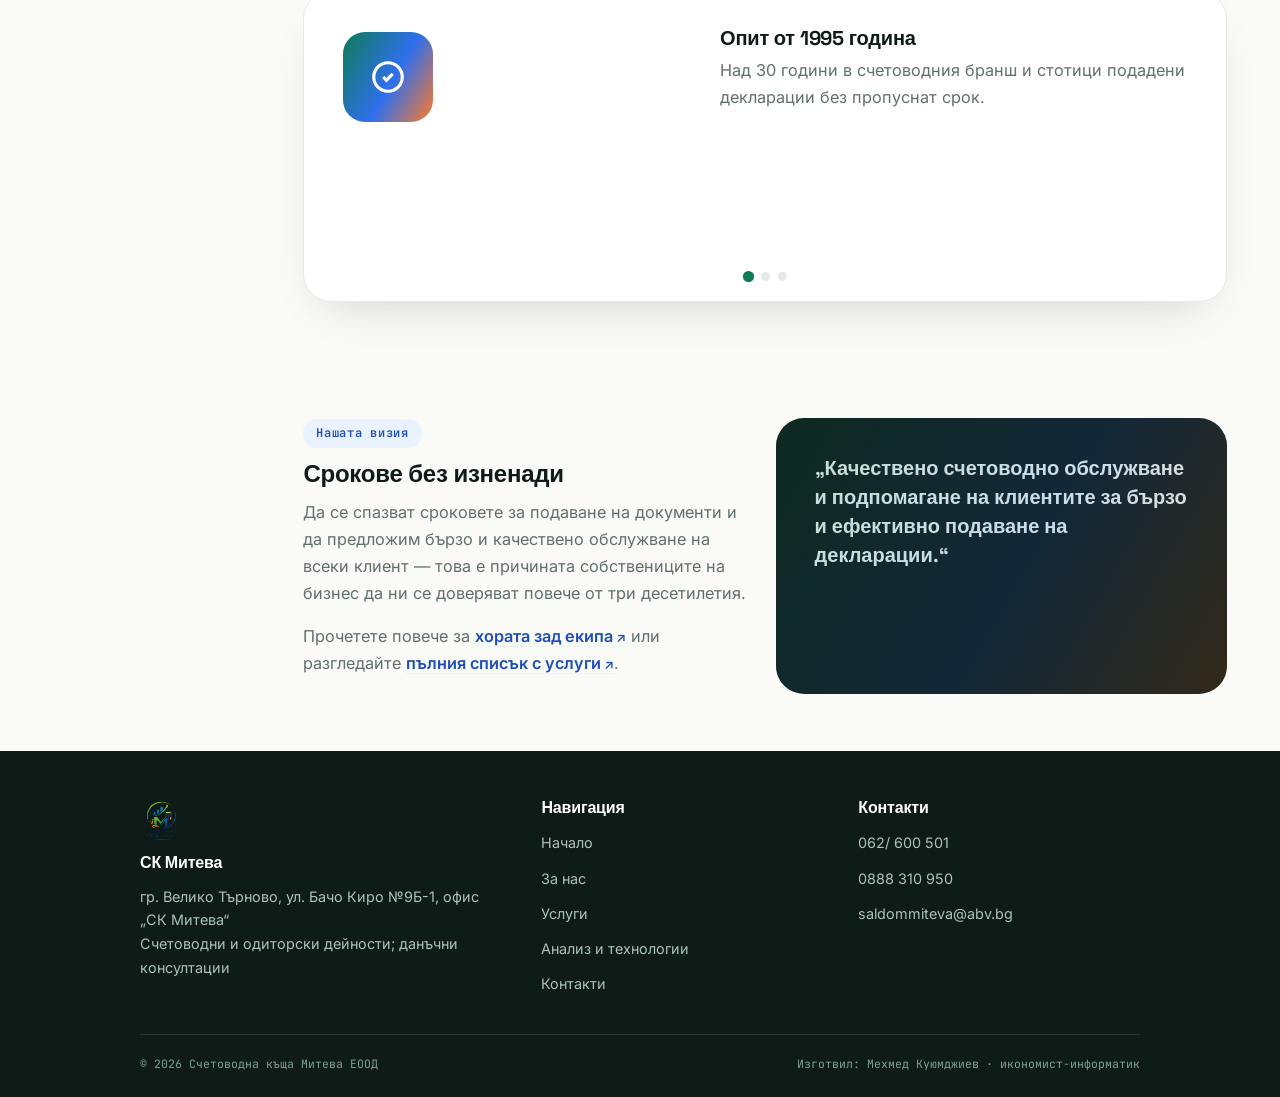
==== commit fb124d60: "Change header to 'Счетоводна къща "Митева"' Updated the header text for the accounting firm." ====
--- a/index.html
+++ b/index.html
@@ -94,7 +94,8 @@
       <div class="container hero-grid">
         <div>
           <span class="badge reveal in-view"><span class="dot"></span>Във Велико Търново от 1995 г.</span>
-          <h1 class="reveal in-view" style="transition-delay:.05s"> СК Митева - кантора,<br>на която <span class="grad-text">спокойно разчитате.</span></h1>
+            <h1 class="reveal in-view" style="transition-delay:.05s"> Счетоводна къща "Митева"</h1>
+          <h1 class="reveal in-view" style="transition-delay:.05s">Кантора,<br>на която <span class="grad-text">спокойно разчитате.</span></h1>
           <p class="lede reveal in-view" style="transition-delay:.12s">
             Водим счетоводството на микро, малки и средни фирми — декларации,
             ТРЗ и данъчни консултации, подадени в срок и без изненади, вече
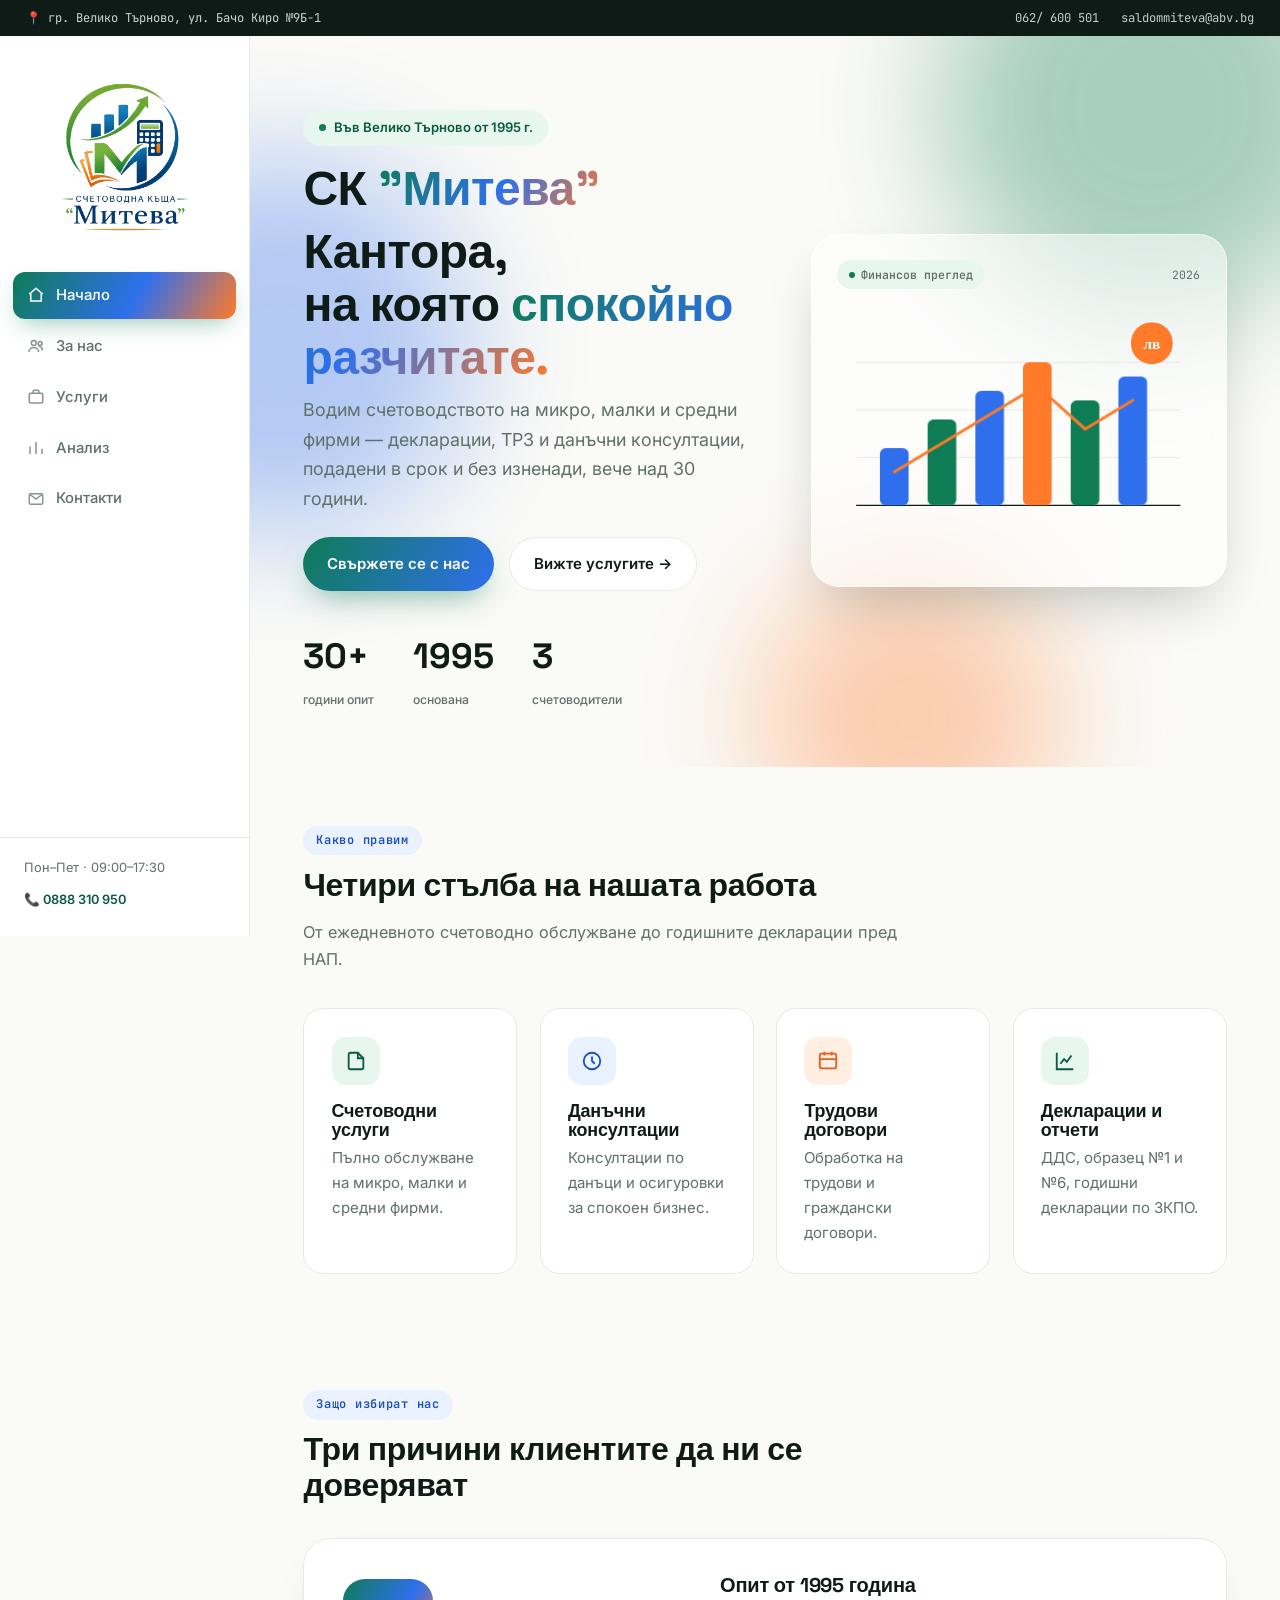
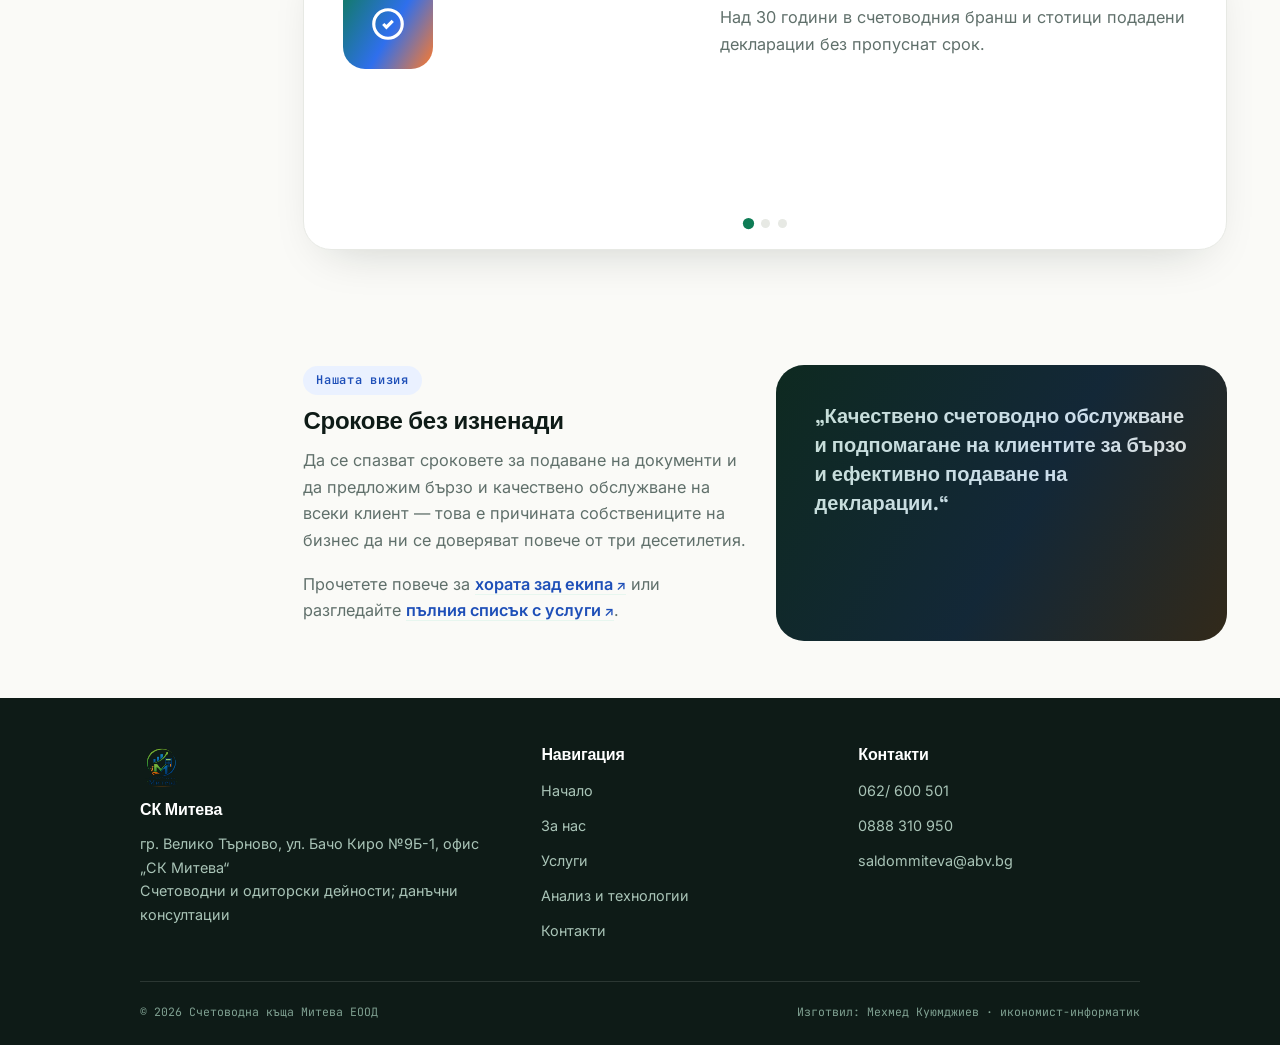
==== commit 9b8c9de8: "Update company name in header from 'Митева' to 'СК "Митева"'" ====
--- a/index.html
+++ b/index.html
@@ -94,7 +94,7 @@
       <div class="container hero-grid">
         <div>
           <span class="badge reveal in-view"><span class="dot"></span>Във Велико Търново от 1995 г.</span>
-            <h1 class="reveal in-view" style="transition-delay:.05s"> Счетоводна къща "Митева"</h1>
+            <h1 class="reveal in-view" style="transition-delay:.05s"> СК <span class="grad-text">"Митева"</span></h1>
           <h1 class="reveal in-view" style="transition-delay:.05s">Кантора,<br>на която <span class="grad-text">спокойно разчитате.</span></h1>
           <p class="lede reveal in-view" style="transition-delay:.12s">
             Водим счетоводството на микро, малки и средни фирми — декларации,
